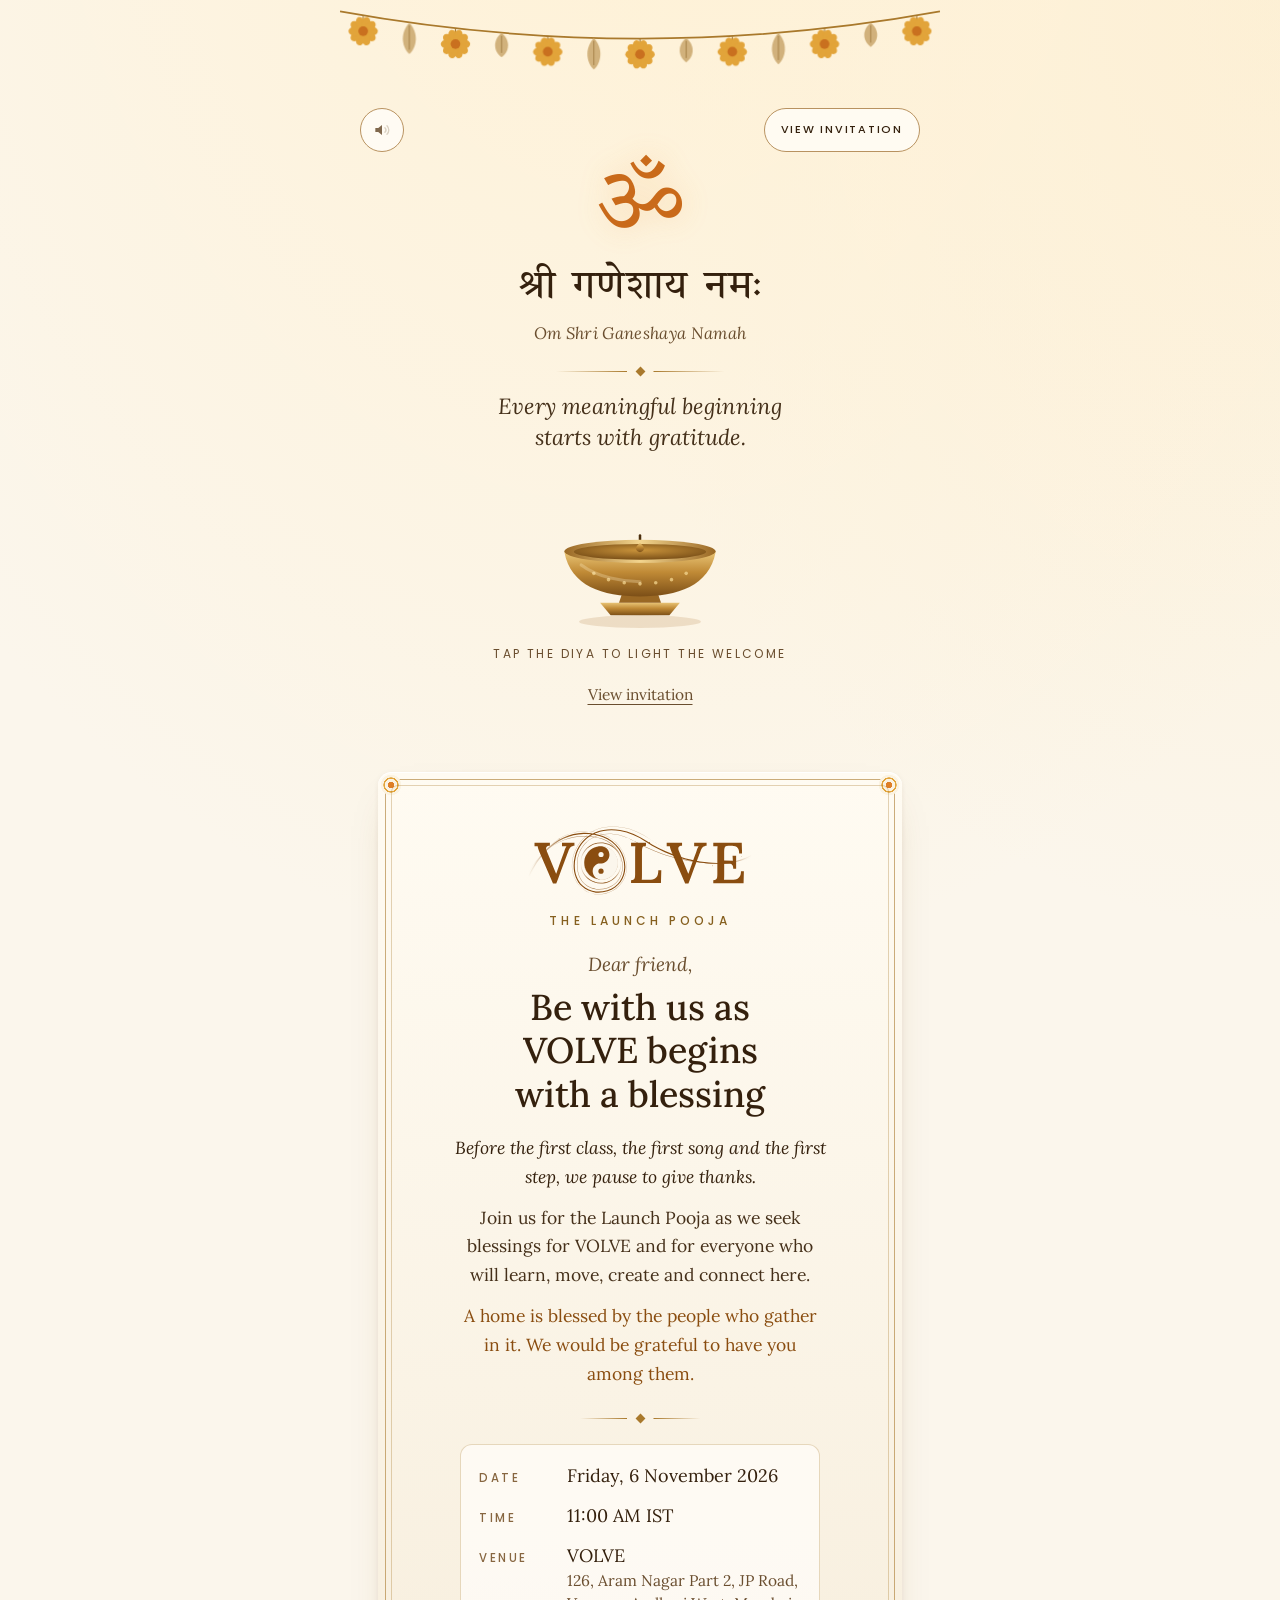
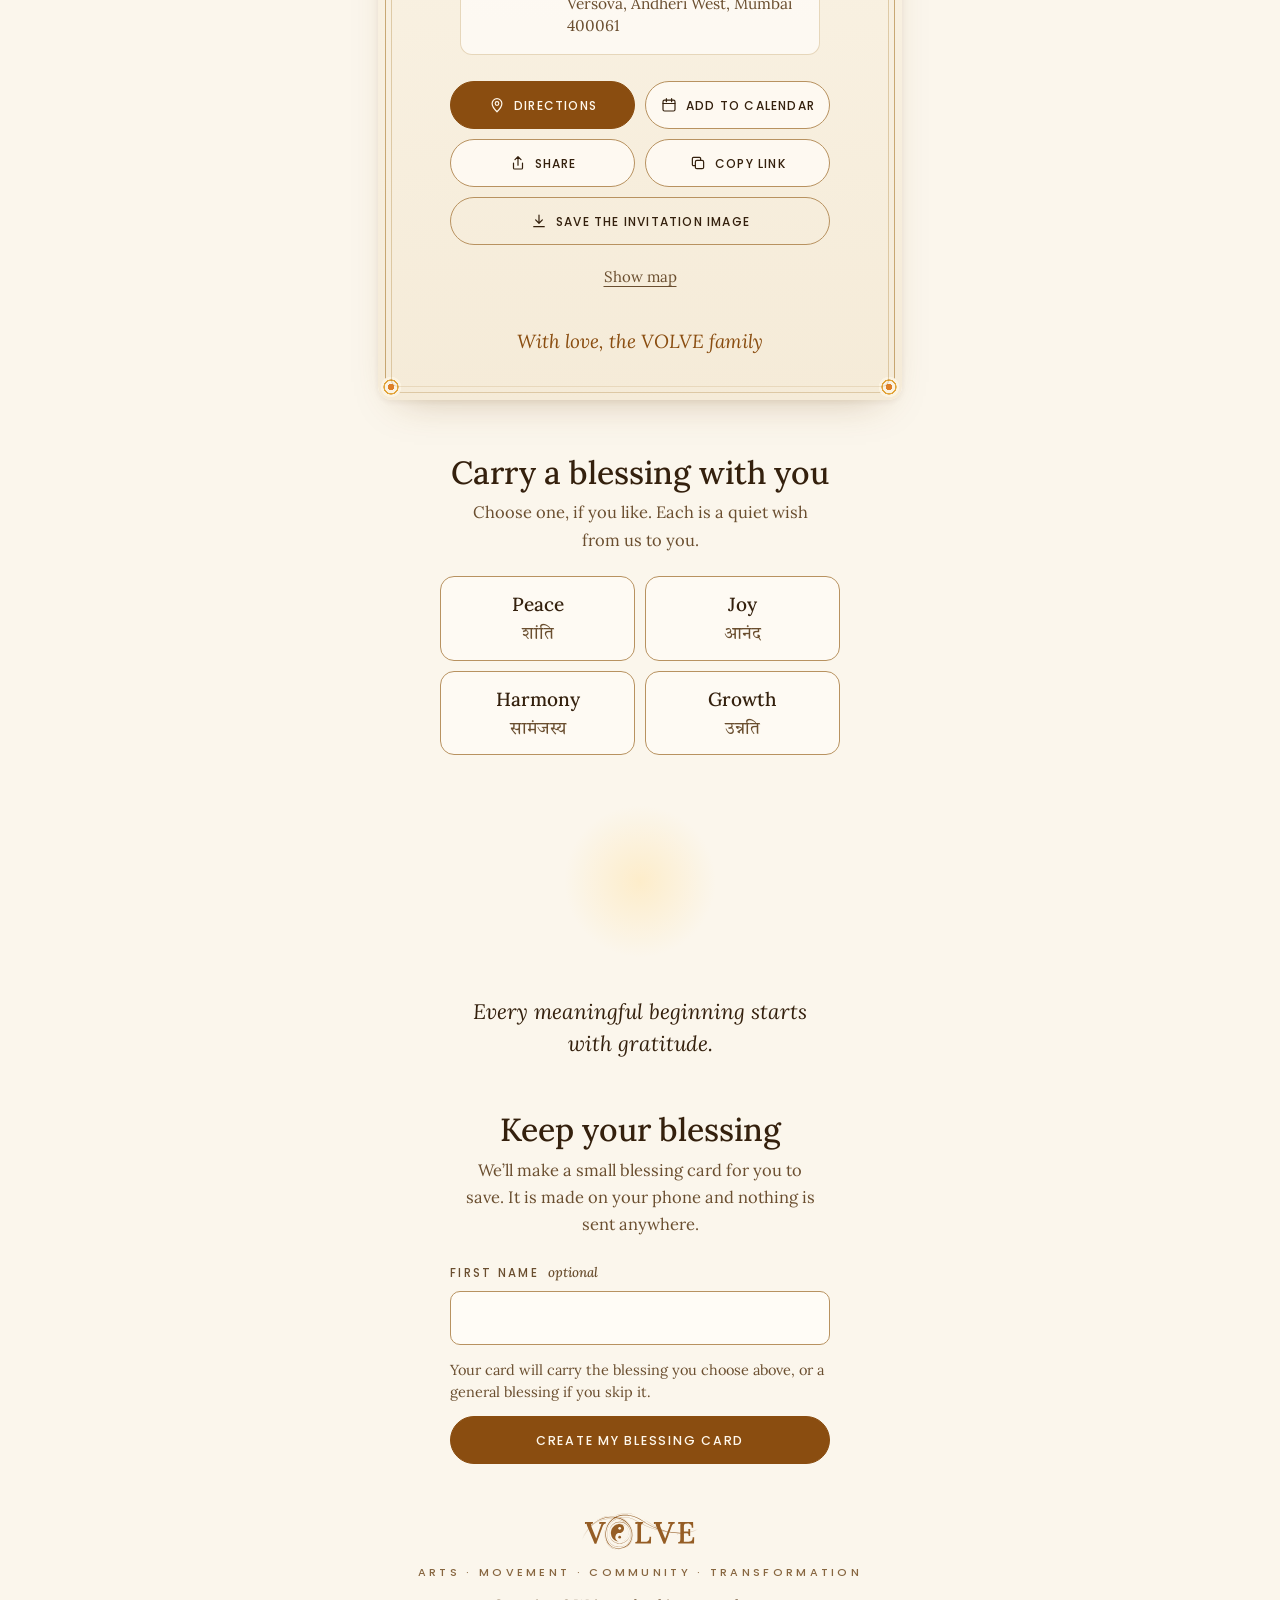
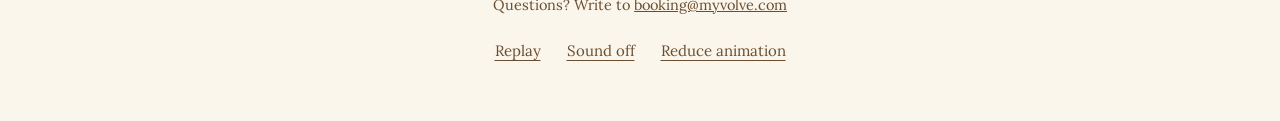
==== pooja/index.html @ a176f543 "VOLVE launch invitations: Launch Pooja and Evening Launch Co-Authored-By: Claude Opus 5.5 <noreply@a" ====
<!doctype html>
<html lang="en" data-root="../">
<head>
<meta charset="utf-8">
<meta name="viewport" content="width=device-width, initial-scale=1, viewport-fit=cover">
<title>You’re invited · VOLVE Launch Pooja</title>
<meta name="description" content="Join us at 11:00 AM on Friday, 6 November 2026 as we seek blessings for VOLVE, Versova.">
<meta name="theme-color" content="#FBF6EC">
<meta name="color-scheme" content="light">
<meta name="robots" content="noindex">
<meta property="og:type" content="website">
<meta property="og:site_name" content="VOLVE">
<meta property="og:url" content="https://invite.myvolve.com/pooja/">
<meta property="og:title" content="You're invited · VOLVE Launch Pooja">
<meta property="og:description" content="Join us at 11:00 AM on Friday, 6 November 2026 as we seek blessings for VOLVE, Versova.">
<meta property="og:image" content="https://invite.myvolve.com/assets/og/og-pooja.jpg">
<meta property="og:image:type" content="image/jpeg">
<meta property="og:image:width" content="1200">
<meta property="og:image:height" content="630">
<meta property="og:image:alt" content="You're invited · VOLVE Launch Pooja">
<meta name="twitter:card" content="summary_large_image">
<link rel="canonical" href="https://invite.myvolve.com/pooja/">
<link rel="icon" href="../assets/brand/favicon.png">
<link rel="preload" href="../assets/fonts/tiro-deva-subset.woff2" as="font" type="font/woff2" crossorigin>
<link rel="stylesheet" href="../shared/base.css">
<link rel="stylesheet" href="pooja.css">
</head>
<body class="pooja">
<div class="preview-bar" role="note">Preview · the date awaits final confirmation</div>



<main>
  <!-- 1 · A sacred beginning -->
  <section class="opening" id="top" aria-label="Invocation">
    <svg class="toran" viewBox="0 0 420 74" preserveAspectRatio="xMidYMin meet" aria-hidden="true" focusable="false"><path class="t-string" d="M0 8 Q210 46 420 8" pathLength="1"/><g class="t-bloom" style="--d:0.00s;transform-origin:16.2px 10.8px"><line x1="16.2" y1="10.8" x2="16.2" y2="15.8" class="t-thread"/><g class="t-petals"><ellipse cx="22.4" cy="21.8" rx="4.1" ry="3" transform="rotate(0 22.4 21.8)"/><ellipse cx="21.2" cy="25.5" rx="4.1" ry="3" transform="rotate(36 21.2 25.5)"/><ellipse cx="18.1" cy="27.7" rx="4.1" ry="3" transform="rotate(72 18.1 27.7)"/><ellipse cx="14.2" cy="27.7" rx="4.1" ry="3" transform="rotate(108 14.2 27.7)"/><ellipse cx="11.1" cy="25.5" rx="4.1" ry="3" transform="rotate(144 11.1 25.5)"/><ellipse cx="10.0" cy="21.8" rx="4.1" ry="3" transform="rotate(180 10.0 21.8)"/><ellipse cx="11.1" cy="18.2" rx="4.1" ry="3" transform="rotate(216 11.1 18.2)"/><ellipse cx="14.2" cy="15.9" rx="4.1" ry="3" transform="rotate(252 14.2 15.9)"/><ellipse cx="18.1" cy="15.9" rx="4.1" ry="3" transform="rotate(288 18.1 15.9)"/><ellipse cx="21.2" cy="18.2" rx="4.1" ry="3" transform="rotate(324 21.2 18.2)"/></g><circle class="t-heart" cx="16.2" cy="21.8" r="3.4"/></g><g class="t-leaf" style="--d:0.07s;transform-origin:48.5px 15.8px"><path d="M48.5 15.8 C55.5 23.5 53.5 33.4 48.5 37.8 C43.5 33.4 41.5 23.5 48.5 15.8Z"/><line class="t-vein" x1="48.5" y1="17.8" x2="48.5" y2="34.8"/></g><g class="t-bloom" style="--d:0.14s;transform-origin:80.8px 19.8px"><line x1="80.8" y1="19.8" x2="80.8" y2="24.8" class="t-thread"/><g class="t-petals"><ellipse cx="87.0" cy="30.8" rx="4.1" ry="3" transform="rotate(0 87.0 30.8)"/><ellipse cx="85.8" cy="34.4" rx="4.1" ry="3" transform="rotate(36 85.8 34.4)"/><ellipse cx="82.7" cy="36.7" rx="4.1" ry="3" transform="rotate(72 82.7 36.7)"/><ellipse cx="78.9" cy="36.7" rx="4.1" ry="3" transform="rotate(108 78.9 36.7)"/><ellipse cx="75.8" cy="34.4" rx="4.1" ry="3" transform="rotate(144 75.8 34.4)"/><ellipse cx="74.6" cy="30.8" rx="4.1" ry="3" transform="rotate(180 74.6 30.8)"/><ellipse cx="75.8" cy="27.2" rx="4.1" ry="3" transform="rotate(216 75.8 27.2)"/><ellipse cx="78.9" cy="24.9" rx="4.1" ry="3" transform="rotate(252 78.9 24.9)"/><ellipse cx="82.7" cy="24.9" rx="4.1" ry="3" transform="rotate(288 82.7 24.9)"/><ellipse cx="85.8" cy="27.2" rx="4.1" ry="3" transform="rotate(324 85.8 27.2)"/></g><circle class="t-heart" cx="80.8" cy="30.8" r="3.4"/></g><g class="t-leaf" style="--d:0.21s;transform-origin:113.1px 23.0px"><path d="M113.1 23.0 C120.1 28.9 118.1 36.6 113.1 40.0 C108.1 36.6 106.1 28.9 113.1 23.0Z"/><line class="t-vein" x1="113.1" y1="25.0" x2="113.1" y2="37.0"/></g><g class="t-bloom" style="--d:0.28s;transform-origin:145.4px 25.2px"><line x1="145.4" y1="25.2" x2="145.4" y2="30.2" class="t-thread"/><g class="t-petals"><ellipse cx="151.6" cy="36.2" rx="4.1" ry="3" transform="rotate(0 151.6 36.2)"/><ellipse cx="150.4" cy="39.8" rx="4.1" ry="3" transform="rotate(36 150.4 39.8)"/><ellipse cx="147.3" cy="42.1" rx="4.1" ry="3" transform="rotate(72 147.3 42.1)"/><ellipse cx="143.5" cy="42.1" rx="4.1" ry="3" transform="rotate(108 143.5 42.1)"/><ellipse cx="140.4" cy="39.8" rx="4.1" ry="3" transform="rotate(144 140.4 39.8)"/><ellipse cx="139.2" cy="36.2" rx="4.1" ry="3" transform="rotate(180 139.2 36.2)"/><ellipse cx="140.4" cy="32.6" rx="4.1" ry="3" transform="rotate(216 140.4 32.6)"/><ellipse cx="143.5" cy="30.3" rx="4.1" ry="3" transform="rotate(252 143.5 30.3)"/><ellipse cx="147.3" cy="30.3" rx="4.1" ry="3" transform="rotate(288 147.3 30.3)"/><ellipse cx="150.4" cy="32.6" rx="4.1" ry="3" transform="rotate(324 150.4 32.6)"/></g><circle class="t-heart" cx="145.4" cy="36.2" r="3.4"/></g><g class="t-leaf" style="--d:0.35s;transform-origin:177.7px 26.6px"><path d="M177.7 26.6 C184.7 34.3 182.7 44.2 177.7 48.6 C172.7 44.2 170.7 34.3 177.7 26.6Z"/><line class="t-vein" x1="177.7" y1="28.6" x2="177.7" y2="45.6"/></g><g class="t-bloom" style="--d:0.42s;transform-origin:210.0px 27.0px"><line x1="210.0" y1="27.0" x2="210.0" y2="32.0" class="t-thread"/><g class="t-petals"><ellipse cx="216.2" cy="38.0" rx="4.1" ry="3" transform="rotate(0 216.2 38.0)"/><ellipse cx="215.0" cy="41.6" rx="4.1" ry="3" transform="rotate(36 215.0 41.6)"/><ellipse cx="211.9" cy="43.9" rx="4.1" ry="3" transform="rotate(72 211.9 43.9)"/><ellipse cx="208.1" cy="43.9" rx="4.1" ry="3" transform="rotate(108 208.1 43.9)"/><ellipse cx="205.0" cy="41.6" rx="4.1" ry="3" transform="rotate(144 205.0 41.6)"/><ellipse cx="203.8" cy="38.0" rx="4.1" ry="3" transform="rotate(180 203.8 38.0)"/><ellipse cx="205.0" cy="34.4" rx="4.1" ry="3" transform="rotate(216 205.0 34.4)"/><ellipse cx="208.1" cy="32.1" rx="4.1" ry="3" transform="rotate(252 208.1 32.1)"/><ellipse cx="211.9" cy="32.1" rx="4.1" ry="3" transform="rotate(288 211.9 32.1)"/><ellipse cx="215.0" cy="34.4" rx="4.1" ry="3" transform="rotate(324 215.0 34.4)"/></g><circle class="t-heart" cx="210.0" cy="38.0" r="3.4"/></g><g class="t-leaf" style="--d:0.49s;transform-origin:242.3px 26.6px"><path d="M242.3 26.6 C249.3 32.5 247.3 40.2 242.3 43.6 C237.3 40.2 235.3 32.5 242.3 26.6Z"/><line class="t-vein" x1="242.3" y1="28.6" x2="242.3" y2="40.6"/></g><g class="t-bloom" style="--d:0.56s;transform-origin:274.6px 25.2px"><line x1="274.6" y1="25.2" x2="274.6" y2="30.2" class="t-thread"/><g class="t-petals"><ellipse cx="280.8" cy="36.2" rx="4.1" ry="3" transform="rotate(0 280.8 36.2)"/><ellipse cx="279.6" cy="39.8" rx="4.1" ry="3" transform="rotate(36 279.6 39.8)"/><ellipse cx="276.5" cy="42.1" rx="4.1" ry="3" transform="rotate(72 276.5 42.1)"/><ellipse cx="272.7" cy="42.1" rx="4.1" ry="3" transform="rotate(108 272.7 42.1)"/><ellipse cx="269.6" cy="39.8" rx="4.1" ry="3" transform="rotate(144 269.6 39.8)"/><ellipse cx="268.4" cy="36.2" rx="4.1" ry="3" transform="rotate(180 268.4 36.2)"/><ellipse cx="269.6" cy="32.6" rx="4.1" ry="3" transform="rotate(216 269.6 32.6)"/><ellipse cx="272.7" cy="30.3" rx="4.1" ry="3" transform="rotate(252 272.7 30.3)"/><ellipse cx="276.5" cy="30.3" rx="4.1" ry="3" transform="rotate(288 276.5 30.3)"/><ellipse cx="279.6" cy="32.6" rx="4.1" ry="3" transform="rotate(324 279.6 32.6)"/></g><circle class="t-heart" cx="274.6" cy="36.2" r="3.4"/></g><g class="t-leaf" style="--d:0.63s;transform-origin:306.9px 23.0px"><path d="M306.9 23.0 C313.9 30.7 311.9 40.6 306.9 45.0 C301.9 40.6 299.9 30.7 306.9 23.0Z"/><line class="t-vein" x1="306.9" y1="25.0" x2="306.9" y2="42.0"/></g><g class="t-bloom" style="--d:0.70s;transform-origin:339.2px 19.8px"><line x1="339.2" y1="19.8" x2="339.2" y2="24.8" class="t-thread"/><g class="t-petals"><ellipse cx="345.4" cy="30.8" rx="4.1" ry="3" transform="rotate(0 345.4 30.8)"/><ellipse cx="344.2" cy="34.4" rx="4.1" ry="3" transform="rotate(36 344.2 34.4)"/><ellipse cx="341.1" cy="36.7" rx="4.1" ry="3" transform="rotate(72 341.1 36.7)"/><ellipse cx="337.3" cy="36.7" rx="4.1" ry="3" transform="rotate(108 337.3 36.7)"/><ellipse cx="334.2" cy="34.4" rx="4.1" ry="3" transform="rotate(144 334.2 34.4)"/><ellipse cx="333.0" cy="30.8" rx="4.1" ry="3" transform="rotate(180 333.0 30.8)"/><ellipse cx="334.2" cy="27.2" rx="4.1" ry="3" transform="rotate(216 334.2 27.2)"/><ellipse cx="337.3" cy="24.9" rx="4.1" ry="3" transform="rotate(252 337.3 24.9)"/><ellipse cx="341.1" cy="24.9" rx="4.1" ry="3" transform="rotate(288 341.1 24.9)"/><ellipse cx="344.2" cy="27.2" rx="4.1" ry="3" transform="rotate(324 344.2 27.2)"/></g><circle class="t-heart" cx="339.2" cy="30.8" r="3.4"/></g><g class="t-leaf" style="--d:0.77s;transform-origin:371.5px 15.8px"><path d="M371.5 15.8 C378.5 21.7 376.5 29.4 371.5 32.8 C366.5 29.4 364.5 21.7 371.5 15.8Z"/><line class="t-vein" x1="371.5" y1="17.8" x2="371.5" y2="29.8"/></g><g class="t-bloom" style="--d:0.84s;transform-origin:403.8px 10.8px"><line x1="403.8" y1="10.8" x2="403.8" y2="15.8" class="t-thread"/><g class="t-petals"><ellipse cx="410.0" cy="21.8" rx="4.1" ry="3" transform="rotate(0 410.0 21.8)"/><ellipse cx="408.9" cy="25.5" rx="4.1" ry="3" transform="rotate(36 408.9 25.5)"/><ellipse cx="405.8" cy="27.7" rx="4.1" ry="3" transform="rotate(72 405.8 27.7)"/><ellipse cx="401.9" cy="27.7" rx="4.1" ry="3" transform="rotate(108 401.9 27.7)"/><ellipse cx="398.8" cy="25.5" rx="4.1" ry="3" transform="rotate(144 398.8 25.5)"/><ellipse cx="397.6" cy="21.8" rx="4.1" ry="3" transform="rotate(180 397.6 21.8)"/><ellipse cx="398.8" cy="18.2" rx="4.1" ry="3" transform="rotate(216 398.8 18.2)"/><ellipse cx="401.9" cy="15.9" rx="4.1" ry="3" transform="rotate(252 401.9 15.9)"/><ellipse cx="405.8" cy="15.9" rx="4.1" ry="3" transform="rotate(288 405.8 15.9)"/><ellipse cx="408.9" cy="18.2" rx="4.1" ry="3" transform="rotate(324 408.9 18.2)"/></g><circle class="t-heart" cx="403.8" cy="21.8" r="3.4"/></g></svg>
    <header class="topbar">
      <button type="button" class="icon-btn" data-action="sound" aria-pressed="false" aria-label="Turn sound on">
        <svg viewBox="0 0 24 24" aria-hidden="true"><path d="M4 9.5h3.5L12 6v12l-4.5-3.5H4z"/><path class="wave" d="M15.5 9.2a4 4 0 0 1 0 5.6M18 6.8a7.4 7.4 0 0 1 0 10.4"/></svg>
        <span class="label sr-only">Sound off</span>
      </button>
      <a class="btn btn-quiet" href="#invitation" data-go="invitation">View invitation</a>
    </header>
    <div class="invocation">
      <p class="om" lang="sa" aria-hidden="true">ॐ</p>
      <p class="mantra" lang="sa"><span class="sr-only">ॐ </span>श्री गणेशाय नमः</p>
      <p class="translit">Om Shri Ganeshaya Namah</p>
    </div>
    <div class="rule" aria-hidden="true"><span></span></div>
    <p class="gratitude">Every meaningful beginning starts with gratitude.</p>

    <!-- 2 · Light the welcome -->
    <div class="diya-stage">
      <div class="morning-light" aria-hidden="true"></div>
      <button type="button" class="diya" id="diya" aria-pressed="false" aria-describedby="diya-cue">
        <span class="sr-only" id="diya-label">Light the diya</span>
        <svg viewBox="0 0 200 170" aria-hidden="true" focusable="false">
          <defs>
            <linearGradient id="brass" x1="0" y1="0" x2="0" y2="1">
              <stop offset="0" stop-color="#E8C374"/><stop offset=".45" stop-color="#C08A36"/><stop offset="1" stop-color="#7C4F17"/>
            </linearGradient>
            <linearGradient id="brassRim" x1="0" y1="0" x2="1" y2="0">
              <stop offset="0" stop-color="#9A6824"/><stop offset=".5" stop-color="#F3D58F"/><stop offset="1" stop-color="#9A6824"/>
            </linearGradient>
            <radialGradient id="oil" cx=".5" cy=".4" r=".7"><stop offset="0" stop-color="#C9933B"/><stop offset="1" stop-color="#6E4512"/></radialGradient>
            <radialGradient id="flameOuter" cx=".5" cy=".72" r=".65">
              <stop offset="0" stop-color="#FFF7DF"/><stop offset=".35" stop-color="#FFD27A"/><stop offset=".75" stop-color="#F29A33"/><stop offset="1" stop-color="#E5761E" stop-opacity=".0"/>
            </radialGradient>
            <radialGradient id="halo" cx=".5" cy=".5" r=".5">
              <stop offset="0" stop-color="#FFD98A" stop-opacity=".75"/><stop offset=".5" stop-color="#F7B455" stop-opacity=".22"/><stop offset="1" stop-color="#F7B455" stop-opacity="0"/>
            </radialGradient>
          </defs>
          <ellipse cx="100" cy="158" rx="58" ry="6" fill="#B98A55" opacity=".22"/>
          <g class="flame-wrap">
            <circle class="halo" cx="100" cy="58" r="58" fill="url(#halo)"/>
            <g class="flame">
              <path d="M100 18 C114 38 120 56 110 72 C106 79 94 79 90 72 C80 56 86 38 100 18Z" fill="url(#flameOuter)"/>
              <path d="M100 44 C106 54 107 63 103 70 C101 73 99 73 97 70 C93 63 94 54 100 44Z" fill="#FFFBEF" opacity=".95"/>
            </g>
          </g>
          <path d="M100 76 L100 86" stroke="#4A2E0C" stroke-width="2.4" stroke-linecap="round"/>
          <path d="M62 140 L138 140 L128 152 L72 152Z" fill="url(#brass)"/>
          <path d="M84 128 L116 128 L120 140 L80 140Z" fill="#9A6824"/>
          <path d="M28 92 C34 124 64 134 100 134 C136 134 166 124 172 92 C150 99 126 101 100 101 C74 101 50 99 28 92Z" fill="url(#brass)"/>
          <path d="M28 92 C50 99 74 101 100 101 C126 101 150 99 172 92" fill="none" stroke="#F6DC9C" stroke-width="1.4" opacity=".7"/>
          <ellipse cx="100" cy="91" rx="72" ry="11" fill="url(#brassRim)"/>
          <ellipse cx="100" cy="91.5" rx="63" ry="7.5" fill="url(#oil)"/>
          <path d="M100 83 C96 86 94 90 100 92 C106 90 104 86 100 83Z" fill="url(#brass)"/>
          <g fill="#F3D58F" opacity=".75">
            <circle cx="56" cy="112" r="1.7"/><circle cx="70" cy="118" r="1.7"/><circle cx="85" cy="121" r="1.7"/><circle cx="100" cy="122" r="1.7"/>
            <circle cx="115" cy="121" r="1.7"/><circle cx="130" cy="118" r="1.7"/><circle cx="144" cy="112" r="1.7"/>
          </g>
          <path d="M44 104 C60 116 84 120 100 120" fill="none" stroke="#FFF1C9" stroke-width="3" stroke-linecap="round" opacity=".28"/>
        </svg>
      </button>
      <p class="diya-cue" id="diya-cue" aria-live="polite">Tap the diya to light the welcome</p>

      <!-- Optional first-name greeting, offered once the lamp is lit -->
      <form class="name-step" id="name-step" hidden>
        <p class="name-q" id="name-q">Welcome. May we greet you by name?</p>
        <div class="name-row">
          <label class="sr-only" for="name-input">Your first name (optional)</label>
          <input id="name-input" name="firstName" autocomplete="given-name" maxlength="30" placeholder="Your first name" aria-describedby="name-note">
          <button type="submit" class="btn btn-primary">Continue</button>
        </div>
        <button type="button" class="link-btn" id="name-skip">Skip</button>
        <p class="name-note" id="name-note">Your name stays on this phone. It is never sent anywhere.</p>
      </form>
      <a class="link-btn view-link" href="#invitation" data-go="invitation">View invitation</a>
    </div>
  </section>

  <!-- 4 · A personal invitation -->
  <section class="invite" id="invitation" tabindex="-1" aria-labelledby="invite-title">
    <div class="wrap">
      <article class="card" id="card">
        <span class="corner tl" aria-hidden="true"></span><span class="corner tr" aria-hidden="true"></span>
        <span class="corner bl" aria-hidden="true"></span><span class="corner br" aria-hidden="true"></span>
        <div class="sweep" aria-hidden="true"></div>

        <img class="logo" src="../assets/brand/volve-logo-bronze.svg" alt="VOLVE" width="1428" height="456">
        <p class="caps eyebrow">The Launch Pooja</p>
        <p class="greeting" id="greeting">Dear friend,</p>
        <h1 id="invite-title">Be with us as VOLVE begins with a blessing</h1>
        <div class="copy">
          <p class="lead">Before the first class, the first song and the first step, we pause to give thanks.</p>
          <p>Join us for the Launch Pooja as we seek blessings for VOLVE and for everyone who will learn, move, create and connect here.</p>
          <p class="presence">A home is blessed by the people who gather in it. We would be grateful to have you among them.</p>
        </div>

        <div class="rule small" aria-hidden="true"><span></span></div>

        <dl class="details">
          <div><dt>Date</dt><dd data-fill="date">Friday, 6 November 2026</dd></div>
          <div><dt>Time</dt><dd data-fill="time">11:00 AM IST</dd></div>
          <div><dt>Venue</dt><dd><span data-fill="venueName">VOLVE</span><small data-fill="venue1">126, Aram Nagar Part 2, JP Road,</small><small data-fill="venue2">Versova, Andheri West, Mumbai 400061</small></dd></div>
        </dl>

        <div class="actions">
          <a class="btn btn-primary" data-href="maps" href="https://maps.app.goo.gl/Mk4wmQ7941QApeSA9" target="_blank" rel="noopener">
            <svg viewBox="0 0 24 24" aria-hidden="true"><path d="M12 21s-6.5-6.2-6.5-11a6.5 6.5 0 0 1 13 0c0 4.8-6.5 11-6.5 11z"/><circle cx="12" cy="10" r="2.4"/></svg>Directions</a>
          <a class="btn" href="../assets/calendar/volve-launch-pooja.ics" data-action="calendar">
            <svg viewBox="0 0 24 24" aria-hidden="true"><rect x="4" y="5.5" width="16" height="14.5" rx="2"/><path d="M4 10h16M8.5 3.5v4M15.5 3.5v4"/></svg>Add to calendar</a>
          <button type="button" class="btn" data-action="share">
            <svg viewBox="0 0 24 24" aria-hidden="true"><path d="M12 15V4M8 7.5 12 3.5l4 4M6 12v6.5A1.5 1.5 0 0 0 7.5 20h9a1.5 1.5 0 0 0 1.5-1.5V12"/></svg>Share</button>
          <button type="button" class="btn" data-action="copy">
            <svg viewBox="0 0 24 24" aria-hidden="true"><rect x="8.5" y="8.5" width="11" height="11" rx="2"/><path d="M15.5 8.5V6a1.5 1.5 0 0 0-1.5-1.5H6A1.5 1.5 0 0 0 4.5 6v8A1.5 1.5 0 0 0 6 15.5h2.5"/></svg>Copy link</button>
          <button type="button" class="btn btn-ghost wide" data-action="card">
            <svg viewBox="0 0 24 24" aria-hidden="true"><path d="M12 4v11M7.5 10.5 12 15l4.5-4.5M5 19.5h14"/></svg>Save the invitation image</button>
          <button type="button" class="link-btn wide" data-action="map" aria-controls="map-box" aria-expanded="false">Show map</button>
        </div>
        <div class="map-box" id="map-box" hidden></div>

        <p class="host" data-fill="host">With love, the VOLVE family</p>
      </article>
    </div>
  </section>

  <!-- 3 · Share a blessing -->
  <section class="blessings" id="blessings" aria-labelledby="bless-title">
    <div class="wrap">
      <h2 id="bless-title">Carry a blessing with you</h2>
      <p class="sub">Choose one, if you like. Each is a quiet wish from us to you.</p>
      <div class="bless-grid" role="group" aria-label="Blessings">
        <button type="button" class="bless" data-b="peace" aria-pressed="false"><span class="b-en">Peace</span><span class="b-hi" lang="hi">शांति</span></button>
        <button type="button" class="bless" data-b="joy" aria-pressed="false"><span class="b-en">Joy</span><span class="b-hi" lang="hi">आनंद</span></button>
        <button type="button" class="bless" data-b="harmony" aria-pressed="false"><span class="b-en">Harmony</span><span class="b-hi" lang="hi">सामंजस्य</span></button>
        <button type="button" class="bless" data-b="growth" aria-pressed="false"><span class="b-en">Growth</span><span class="b-hi" lang="hi">उन्नति</span></button>
      </div>
      <div class="bless-stage" aria-hidden="true">
        <svg viewBox="0 0 240 200" focusable="false">
          <defs>
            <radialGradient id="softLight" cx=".5" cy=".5" r=".5"><stop offset="0" stop-color="#FFE3A8" stop-opacity=".9"/><stop offset="1" stop-color="#FFE3A8" stop-opacity="0"/></radialGradient>
            <linearGradient id="petal" x1="0" y1="0" x2="0" y2="1"><stop offset="0" stop-color="#F2B54A"/><stop offset="1" stop-color="#E0862C"/></linearGradient>
            <linearGradient id="lotus" x1="0" y1="0" x2="0" y2="1"><stop offset="0" stop-color="#F7D9A6"/><stop offset="1" stop-color="#E4A35A"/></linearGradient>
          </defs>
          <circle cx="120" cy="100" r="70" fill="url(#softLight)" class="v-base"/>
          <g class="v v-peace">
            <circle cx="120" cy="100" r="18" /><circle cx="120" cy="100" r="36"/><circle cx="120" cy="100" r="56"/><circle cx="120" cy="100" r="78"/>
            <circle class="dot" cx="120" cy="100" r="5"/>
          </g>
          <g class="v v-joy">
            <g transform="rotate(0 120 100)"><ellipse class="jp" style="--i:0" cx="120" cy="70" rx="9" ry="17" fill="url(#petal)"/></g><g transform="rotate(30 120 100)"><ellipse class="jp" style="--i:1" cx="120" cy="70" rx="9" ry="17" fill="url(#petal)"/></g><g transform="rotate(60 120 100)"><ellipse class="jp" style="--i:2" cx="120" cy="70" rx="9" ry="17" fill="url(#petal)"/></g><g transform="rotate(90 120 100)"><ellipse class="jp" style="--i:3" cx="120" cy="70" rx="9" ry="17" fill="url(#petal)"/></g><g transform="rotate(120 120 100)"><ellipse class="jp" style="--i:4" cx="120" cy="70" rx="9" ry="17" fill="url(#petal)"/></g><g transform="rotate(150 120 100)"><ellipse class="jp" style="--i:5" cx="120" cy="70" rx="9" ry="17" fill="url(#petal)"/></g><g transform="rotate(180 120 100)"><ellipse class="jp" style="--i:6" cx="120" cy="70" rx="9" ry="17" fill="url(#petal)"/></g><g transform="rotate(210 120 100)"><ellipse class="jp" style="--i:7" cx="120" cy="70" rx="9" ry="17" fill="url(#petal)"/></g><g transform="rotate(240 120 100)"><ellipse class="jp" style="--i:8" cx="120" cy="70" rx="9" ry="17" fill="url(#petal)"/></g><g transform="rotate(270 120 100)"><ellipse class="jp" style="--i:9" cx="120" cy="70" rx="9" ry="17" fill="url(#petal)"/></g><g transform="rotate(300 120 100)"><ellipse class="jp" style="--i:10" cx="120" cy="70" rx="9" ry="17" fill="url(#petal)"/></g><g transform="rotate(330 120 100)"><ellipse class="jp" style="--i:11" cx="120" cy="70" rx="9" ry="17" fill="url(#petal)"/></g><g transform="rotate(15 120 100)"><ellipse class="jp" style="--i:12" cx="120" cy="82" rx="7" ry="12" fill="#EFA03C"/></g><g transform="rotate(45 120 100)"><ellipse class="jp" style="--i:13" cx="120" cy="82" rx="7" ry="12" fill="#EFA03C"/></g><g transform="rotate(75 120 100)"><ellipse class="jp" style="--i:14" cx="120" cy="82" rx="7" ry="12" fill="#EFA03C"/></g><g transform="rotate(105 120 100)"><ellipse class="jp" style="--i:15" cx="120" cy="82" rx="7" ry="12" fill="#EFA03C"/></g><g transform="rotate(135 120 100)"><ellipse class="jp" style="--i:16" cx="120" cy="82" rx="7" ry="12" fill="#EFA03C"/></g><g transform="rotate(165 120 100)"><ellipse class="jp" style="--i:17" cx="120" cy="82" rx="7" ry="12" fill="#EFA03C"/></g><g transform="rotate(195 120 100)"><ellipse class="jp" style="--i:18" cx="120" cy="82" rx="7" ry="12" fill="#EFA03C"/></g><g transform="rotate(225 120 100)"><ellipse class="jp" style="--i:19" cx="120" cy="82" rx="7" ry="12" fill="#EFA03C"/></g><g transform="rotate(255 120 100)"><ellipse class="jp" style="--i:20" cx="120" cy="82" rx="7" ry="12" fill="#EFA03C"/></g><g transform="rotate(285 120 100)"><ellipse class="jp" style="--i:21" cx="120" cy="82" rx="7" ry="12" fill="#EFA03C"/></g><g transform="rotate(315 120 100)"><ellipse class="jp" style="--i:22" cx="120" cy="82" rx="7" ry="12" fill="#EFA03C"/></g><g transform="rotate(345 120 100)"><ellipse class="jp" style="--i:23" cx="120" cy="82" rx="7" ry="12" fill="#EFA03C"/></g>
            <circle cx="120" cy="100" r="11" fill="#C9701F"/><circle cx="120" cy="100" r="6" fill="#F7C35E"/>
          </g>
          <g class="v v-harmony">
            <circle class="h1" cx="100" cy="100" r="40"/><circle class="h2" cx="140" cy="100" r="40"/>
            <circle class="dot" cx="120" cy="100" r="5"/>
          </g>
          <g class="v v-growth">
            <path class="stem" d="M120 178 C120 160 121 150 120 136" pathLength="1"/>
            <path class="lp p3" d="M120 136 C104 120 104 92 120 70 C136 92 136 120 120 136Z"/>
            <path class="lp p2" d="M120 136 C98 130 86 106 90 84 C108 92 120 112 120 136Z"/>
            <path class="lp p4" d="M120 136 C142 130 154 106 150 84 C132 92 120 112 120 136Z"/>
            <path class="lp p1" d="M120 138 C96 140 76 126 70 110 C92 106 112 118 120 138Z"/>
            <path class="lp p5" d="M120 138 C144 140 164 126 170 110 C148 106 128 118 120 138Z"/>
          </g>
        </svg>
      </div>
      <p class="bless-msg" id="bless-msg" aria-live="polite">Every meaningful beginning starts with gratitude.</p>
    </div>
  </section>

  <!-- 5 · A keepsake -->
  <section class="keepsake" id="keepsake" aria-labelledby="keep-title">
    <div class="wrap">
      <h2 id="keep-title">Keep your blessing</h2>
      <p class="sub">We’ll make a small blessing card for you to save. It is made on your phone and nothing is sent anywhere.</p>
      <form class="keep-form" id="keep-form">
        <div class="field">
          <label for="keep-name">First name <span class="opt">optional</span></label>
          <input id="keep-name" autocomplete="given-name" maxlength="30">
        </div>
        <p class="hint" id="keep-bless-note">Your card will carry the blessing you choose above, or a general blessing if you skip it.</p>
        <button type="submit" class="btn btn-primary btn-block" id="keep-make">Create my blessing card</button>
      </form>
      <div class="keep-out" id="keep-out" hidden>
        <img id="keep-img" alt="">
        <div class="actions">
          <button type="button" class="btn btn-primary" id="keep-save">Save image</button>
          <button type="button" class="btn" id="keep-share">Share</button>
        </div>
      </div>
      <p class="hint inapp" data-inapp-hint hidden></p>
    </div>
  </section>
</main>

<footer class="foot">
  <img class="foot-logo" src="../assets/brand/volve-logo-bronze.svg" alt="" width="1428" height="456">
  <p class="caps motto">Arts · Movement · Community · Transformation</p>
  <p>Questions? Write to <a data-href="email" href="mailto:booking@myvolve.com" data-fill="email">booking@myvolve.com</a></p>
  <div class="foot-links">
    <button type="button" class="link-btn" id="replay">Replay</button>
    <button type="button" class="link-btn" data-action="sound" aria-pressed="false"><span class="label">Sound off</span></button>
    <button type="button" class="link-btn" data-action="motion" aria-pressed="false">Reduce animation</button>
  </div>
</footer>

<script defer src="../config.js"></script>
<script defer src="../shared/core.js"></script>
<script defer src="../shared/music.js"></script>
<script defer src="pooja.js"></script>
</body>
</html>
---- shared/base.css ----
/* Shared components for both invitations. Colours and faces come from each page's tokens. */
@font-face { font-family: "Lora"; font-weight: 400; font-style: normal; font-display: swap; src: url("../assets/fonts/lora-latin-400-normal.woff2") format("woff2"); }
@font-face { font-family: "Lora"; font-weight: 500; font-style: normal; font-display: swap; src: url("../assets/fonts/lora-latin-500-normal.woff2") format("woff2"); }
@font-face { font-family: "Lora"; font-weight: 600; font-style: normal; font-display: swap; src: url("../assets/fonts/lora-latin-600-normal.woff2") format("woff2"); }
@font-face { font-family: "Lora"; font-weight: 400; font-style: italic; font-display: swap; src: url("../assets/fonts/lora-latin-400-italic.woff2") format("woff2"); }
@font-face { font-family: "Lora"; font-weight: 500; font-style: italic; font-display: swap; src: url("../assets/fonts/lora-latin-500-italic.woff2") format("woff2"); }
@font-face { font-family: "Poppins"; font-weight: 400; font-style: normal; font-display: swap; src: url("../assets/fonts/poppins-latin-400-normal.woff2") format("woff2"); }
@font-face { font-family: "Poppins"; font-weight: 500; font-style: normal; font-display: swap; src: url("../assets/fonts/poppins-latin-500-normal.woff2") format("woff2"); }

*, *::before, *::after { box-sizing: border-box; }
html { -webkit-text-size-adjust: 100%; text-size-adjust: 100%; overflow-x: hidden; }
body {
  margin: 0; background: var(--ground); color: var(--ink);
  font-family: var(--f-body); font-size: 17px; line-height: 1.65;
  -webkit-font-smoothing: antialiased; overflow-x: hidden;
}
img, svg, canvas { max-width: 100%; }
h1, h2, h3 { font-family: var(--f-display); font-weight: 500; text-wrap: balance; margin: 0; line-height: 1.18; color: var(--ink-strong); }
p { margin: 0; text-wrap: pretty; }
a { color: inherit; }
button { font: inherit; color: inherit; }
[hidden] { display: none !important; }
.sr-only { position: absolute; width: 1px; height: 1px; padding: 0; margin: -1px; overflow: hidden; clip: rect(0 0 0 0); white-space: nowrap; border: 0; }

.caps { font-family: var(--f-caps); text-transform: uppercase; letter-spacing: .28em; font-size: 12px; font-weight: 500; }
.wrap { width: 100%; max-width: 560px; margin: 0 auto; padding-left: max(18px, env(safe-area-inset-left, 0px)); padding-right: max(18px, env(safe-area-inset-right, 0px)); }

:focus { outline: none; }
:focus-visible { outline: 2px solid var(--focus); outline-offset: 3px; border-radius: 6px; }

/* Preview notice (only while details are unconfirmed) */
.preview-bar { display: none; }
.date-unconfirmed .preview-bar {
  display: block; position: relative; z-index: 30; text-align: center; font-family: var(--f-caps); font-size: 11.5px;
  letter-spacing: .08em; padding: 7px max(16px, env(safe-area-inset-right, 0px)) 7px max(16px, env(safe-area-inset-left, 0px));
  background: var(--preview-bg); color: var(--preview-ink);
}

/* Buttons */
.btn {
  display: inline-flex; align-items: center; justify-content: center; gap: 8px;
  min-height: 48px; padding: 10px 20px; border-radius: 999px; cursor: pointer;
  border: 1px solid var(--line-strong); background: var(--btn-bg); color: var(--ink-strong);
  font-family: var(--f-caps); font-size: 12.5px; font-weight: 500; letter-spacing: .14em; text-transform: uppercase;
  text-decoration: none; text-align: center; line-height: 1.25;
  transition: background .2s ease, border-color .2s ease, transform .09s ease;
  -webkit-tap-highlight-color: transparent;
}
.btn:hover { background: var(--btn-hover); }
.btn:active { transform: scale(.985); }
.btn[disabled] { opacity: .6; cursor: progress; }
.btn-primary { background: var(--accent); border-color: var(--accent); color: var(--on-accent); }
.btn-primary:hover { background: var(--accent-hover); border-color: var(--accent-hover); }
.btn-ghost { background: transparent; }
.btn-block { width: 100%; }
.btn svg { width: 18px; height: 18px; flex: none; }
.link-btn { background: none; border: 0; padding: 10px 6px; min-height: 44px; cursor: pointer; text-decoration: underline; text-underline-offset: 4px; color: var(--ink-soft); font-family: var(--f-body); font-size: 15px; }

/* Action grid */
.actions { display: grid; grid-template-columns: 1fr 1fr; gap: 10px; }
.actions .wide { grid-column: 1 / -1; }
.actions .btn { padding-left: 10px; padding-right: 10px; letter-spacing: .1em; font-size: 12px; }

/* Details list */
.details { display: grid; gap: 14px; margin: 0; }
.details div { display: grid; grid-template-columns: 76px 1fr; gap: 12px; align-items: baseline; }
.details dt { font-family: var(--f-caps); text-transform: uppercase; font-size: 11.5px; letter-spacing: .22em; color: var(--ink-faint); font-weight: 500; }
.details dd { margin: 0; color: var(--ink-strong); font-size: 18px; line-height: 1.45; min-width: 0; }
.details dd small { display: block; font-size: 15.5px; color: var(--ink-soft); }

/* Forms */
.field { display: grid; gap: 8px; min-width: 0; border: 0; padding: 0; margin: 0; }
.field label { font-family: var(--f-caps); text-transform: uppercase; font-size: 11.5px; letter-spacing: .2em; color: var(--ink-soft); font-weight: 500; }
.field input {
  width: 100%; min-height: 50px; padding: 12px 14px; border-radius: 10px; font: inherit; font-size: 17px;
  border: 1px solid var(--line-strong); background: var(--field-bg); color: var(--ink-strong);
}
.field input:focus-visible { outline: 2px solid var(--focus); outline-offset: 2px; }
.field .opt { text-transform: none; letter-spacing: 0; font-family: var(--f-body); font-style: italic; font-size: 13.5px; margin-left: 4px; }
.hint { font-size: 14.5px; color: var(--ink-soft); line-height: 1.5; }

/* Toast */
.toast {
  position: fixed; left: 50%; bottom: calc(18px + env(safe-area-inset-bottom, 0px)); z-index: 60;
  transform: translate(-50%, 16px); opacity: 0; pointer-events: none; transition: all .25s ease;
  background: var(--toast-bg); color: var(--toast-ink); padding: 10px 18px; border-radius: 999px;
  font-family: var(--f-caps); font-size: 12.5px; letter-spacing: .06em; max-width: calc(100% - 32px); text-align: center;
}
.toast.show { opacity: 1; transform: translate(-50%, 0); }

/* Sheet (dialog) */
.sheet-wrap { position: fixed; inset: 0; z-index: 50; background: var(--scrim); display: flex; align-items: flex-end; justify-content: center; opacity: 0; transition: opacity .2s ease; }
.sheet-wrap.open { opacity: 1; }
.sheet {
  width: 100%; max-width: 520px; max-height: 92vh; overflow: auto; background: var(--sheet-bg); color: var(--ink);
  border-radius: 20px 20px 0 0; padding: 20px max(20px, env(safe-area-inset-right, 0px)) calc(24px + env(safe-area-inset-bottom, 0px)) max(20px, env(safe-area-inset-left, 0px));
  transform: translateY(24px); transition: transform .25s ease; border: 1px solid var(--line);
}
.sheet-wrap.open .sheet { transform: none; }
@media (min-width: 640px) { .sheet-wrap { align-items: center; } .sheet { border-radius: 20px; } }
.sheet-head { display: flex; align-items: center; justify-content: space-between; gap: 12px; margin-bottom: 14px; }
.sheet-head h2 { font-size: 22px; }
.sheet-close { background: none; border: 1px solid var(--line-strong); border-radius: 999px; min-height: 40px; padding: 6px 14px; cursor: pointer; font-family: var(--f-caps); font-size: 11.5px; letter-spacing: .14em; text-transform: uppercase; color: var(--ink-soft); }
.sheet-body { display: grid; gap: 14px; }
.sheet-actions { display: grid; gap: 10px; }
.sheet-note { font-size: 14.5px; color: var(--ink-soft); }
.sheet-image { width: 100%; height: auto; border-radius: 12px; border: 1px solid var(--line); -webkit-touch-callout: default; }
.link-field { width: 100%; min-height: 48px; padding: 10px 12px; border-radius: 10px; border: 1px solid var(--line-strong); background: var(--field-bg); color: var(--ink-strong); font: inherit; font-size: 15px; }

/* Footer */
.foot { text-align: center; padding-block: 40px calc(48px + env(safe-area-inset-bottom, 0px)); display: grid; gap: 12px; justify-items: center; }
.foot .motto { color: var(--ink-faint); font-size: 11px; letter-spacing: .3em; }
.foot p { font-size: 14.5px; color: var(--ink-soft); }
.foot-links { display: flex; flex-wrap: wrap; gap: 4px 14px; justify-content: center; }

/* Reduced motion: everything rests in its final state */
@media (prefers-reduced-motion: reduce) {
  *, *::before, *::after { animation-duration: .001ms !important; animation-iteration-count: 1 !important; transition-duration: .001ms !important; scroll-behavior: auto !important; }
}
.rm *, .rm *::before, .rm *::after { animation-duration: .001ms !important; animation-iteration-count: 1 !important; transition-duration: .001ms !important; scroll-behavior: auto !important; }
---- pooja/pooja.css ----
/* VOLVE Launch Pooja — morning light on ivory.
   Layout: one centred column; the invocation and diya fill the first screen, the invitation card follows. */
:root {
  color-scheme: light;
  --ivory: #FBF6EC;         /* page ground */
  --cream: #F5EBD8;         /* raised card */
  --sandal: #E6CFA6;        /* sandalwood hairlines */
  --sandal-deep: #B98A55;   /* sandalwood ink for ornament */
  --saffron: #DE7F27;       /* delicate saffron: the om, the flame */
  --marigold: #E2A43A;      /* muted marigold */
  --gold: #A9792C;          /* restrained gold accents, rules */
  --bronze: #8A4D10;        /* logo and primary action */
  --saffron-ink: #C96A1A;   /* saffron for text and the om (3.5:1 on ivory, large type) */
  --gold-ink: #86601F;      /* gold for small capitals (4.9:1 on cream) */

  --ground: var(--ivory);
  --ink-strong: #34200D;
  --ink: #45301A;
  --ink-soft: #6A4E2F;
  --ink-faint: #876640;
  --accent: var(--bronze);
  --accent-hover: #74400C;
  --on-accent: #FFF8EC;
  --line: rgba(169, 121, 44, .28);
  --line-strong: #B89260;
  --btn-bg: rgba(255, 252, 245, .85);
  --btn-hover: #FFF3DC;
  --field-bg: #FFFCF6;
  --selected: #FCEBCB;
  --focus: #8A4D10;
  --danger: #9C3A1E; --danger-wash: rgba(156, 58, 30, .08);
  --toast-bg: #3A2410; --toast-ink: #FFF3DC;
  --scrim: rgba(52, 32, 13, .38);
  --sheet-bg: #FFFAF0;
  --preview-bg: #F1DDB8; --preview-ink: #5A3A12;

  --f-display: "Lora", Georgia, "Times New Roman", serif;
  --f-body: "Lora", Georgia, "Times New Roman", serif;
  --f-caps: "Poppins", "Segoe UI", system-ui, Arial, sans-serif;
  --f-deva: "Tiro Deva", "Tiro Devanagari Sanskrit", "Noto Serif Devanagari", "Kohinoor Devanagari", "Nirmala UI", "Mangal", serif;
}
@font-face { font-family: "Tiro Deva"; font-weight: 400; font-display: swap; src: url("../assets/fonts/tiro-deva-subset.woff2") format("woff2"); }

body.pooja {
  background:
    radial-gradient(120% 60% at 50% -8%, #FFF1D4 0%, rgba(255, 241, 212, 0) 62%),
    radial-gradient(80% 40% at 100% 0%, rgba(255, 226, 170, .35), rgba(255, 226, 170, 0) 70%),
    var(--ivory);
  background-attachment: scroll;
}

/* Top bar */
.topbar {
  position: sticky; top: env(safe-area-inset-top, 0px); z-index: 20; width: 100%; max-width: 560px;
  display: flex; justify-content: space-between; align-items: center; gap: 10px; margin-top: -6px;
  padding: 8px 0;
}
.topbar.stuck { background: rgba(251, 246, 236, .92); -webkit-backdrop-filter: blur(8px); backdrop-filter: blur(8px); }
.btn-quiet { min-height: 44px; padding: 8px 16px; font-size: 11px; letter-spacing: .16em; background: rgba(255, 252, 245, .92); border-color: var(--line-strong); }
.icon-btn {
  display: inline-flex; align-items: center; justify-content: center; width: 44px; height: 44px; padding: 0; border-radius: 999px;
  border: 1px solid var(--line-strong); background: rgba(255, 252, 245, .92); cursor: pointer; color: var(--ink-soft);
}
.icon-btn svg { width: 20px; height: 20px; fill: none; stroke: currentColor; stroke-width: 1.6; stroke-linecap: round; stroke-linejoin: round; }
.icon-btn svg path:first-child { fill: currentColor; stroke: none; opacity: .85; }
.icon-btn[aria-pressed="false"] .wave { opacity: .25; }
.btn svg { fill: none; stroke: currentColor; stroke-width: 1.6; stroke-linecap: round; stroke-linejoin: round; }

/* 1 · Opening */
.opening {
  position: relative; text-align: center; display: grid; justify-items: center; align-content: start;
  padding: 0 max(18px, env(safe-area-inset-right, 0px)) 28px max(18px, env(safe-area-inset-left, 0px));
}
.toran { width: calc(100% + 36px); max-width: 600px; justify-self: center; height: auto; display: block; margin: 0; overflow: visible; }
.t-string { fill: none; stroke: var(--gold); stroke-width: 1.2; stroke-dasharray: 1; stroke-dashoffset: 0; }
.t-thread { stroke: var(--gold); stroke-width: .8; }
.t-petals ellipse { fill: var(--marigold); }
.t-bloom:nth-of-type(4n) .t-petals ellipse { fill: #E7922F; }
.t-heart { fill: #C9701F; }
.t-leaf path { fill: #C9A66B; opacity: .85; }
.t-vein { stroke: #9F7A40; stroke-width: .6; }

.invocation { display: grid; justify-items: center; gap: 2px; margin-top: 0; }
.om {
  font-family: var(--f-deva); font-size: clamp(64px, 19vw, 92px); line-height: 1.05; color: var(--saffron-ink);
  text-shadow: 0 0 28px rgba(242, 160, 70, .28);
}
.mantra { font-family: var(--f-deva); font-size: clamp(30px, 8.6vw, 40px); line-height: 1.5; color: var(--ink-strong); letter-spacing: .02em; word-spacing: .12em; }
.translit { font-style: italic; color: var(--ink-soft); font-size: 16.5px; letter-spacing: .02em; }

.rule { display: flex; align-items: center; justify-content: center; gap: 10px; width: 168px; margin: 20px auto 16px; }
.rule::before, .rule::after { content: ""; height: 1px; flex: 1; background: linear-gradient(90deg, rgba(169, 121, 44, 0), var(--gold)); }
.rule::after { transform: scaleX(-1); }
.rule span { width: 7px; height: 7px; background: var(--gold); transform: rotate(45deg); }
.rule.small { width: 120px; margin: 26px auto 22px; }
.gratitude { font-style: italic; font-size: clamp(19px, 5vw, 22px); color: var(--ink); max-width: 22ch; line-height: 1.45; }

/* 2 · The diya */
.diya-stage { position: relative; display: grid; justify-items: center; gap: 8px; margin-top: 0; width: 100%; }
.morning-light {
  position: fixed; inset: 0; pointer-events: none; z-index: -1;
  background: radial-gradient(70vmax 70vmax at 50% 62%, rgba(255, 206, 120, .5) 0%, rgba(255, 220, 150, .22) 38%, rgba(255, 236, 200, 0) 72%);
  transform: scale(.25); transform-origin: 50% 62%; opacity: 0; transition: transform 2.6s cubic-bezier(.2, .7, .2, 1), opacity 1.2s ease;
}
.lit .morning-light { transform: scale(1.15); opacity: 1; }
.lit .morning-light.settled { opacity: .55; transition: opacity 2s ease; }
.diya {
  position: relative; width: 210px; height: 182px; padding: 0; border: 0; background: none; cursor: pointer; border-radius: 24px;
  -webkit-tap-highlight-color: transparent; touch-action: manipulation;
}
.diya svg { width: 100%; height: 100%; overflow: visible; }
.diya .flame-wrap { transform-origin: 100px 80px; transform: scale(.15); opacity: 0; transition: transform .7s cubic-bezier(.3, 1.6, .5, 1), opacity .4s ease; }
.diya .halo { transform-origin: 100px 58px; transform: scale(.4); transition: transform 1.6s ease; }
.lit .diya .flame-wrap { transform: scale(1); opacity: 1; }
.lit .diya .halo { transform: scale(1.25); }
.lit .diya .flame { transform-origin: 100px 76px; animation: flicker 2.8s ease-in-out infinite alternate; }
@keyframes flicker {
  0% { transform: scale(1, 1) rotate(0deg); }
  25% { transform: scale(.97, 1.04) rotate(-1.4deg); }
  50% { transform: scale(1.02, .97) rotate(.8deg); }
  75% { transform: scale(.98, 1.03) rotate(1.4deg); }
  100% { transform: scale(1.01, .99) rotate(-.6deg); }
}
.diya:not([aria-pressed="true"]) svg { animation: invite 3.2s ease-in-out infinite; }
@keyframes invite { 0%, 100% { transform: translateY(0); } 50% { transform: translateY(-3px); } }
.diya:focus-visible { outline-offset: 6px; }
.diya-cue { font-family: var(--f-caps); text-transform: uppercase; letter-spacing: .2em; font-size: 12px; color: var(--ink-soft); min-height: 1.6em; }
.lit .diya-cue { color: var(--bronze); }
.view-link { font-size: 15.5px; }

.name-step { display: grid; justify-items: center; gap: 8px; width: 100%; max-width: 380px; margin-top: 6px; animation: rise .6s ease both; }
.name-q { font-size: 19px; color: var(--ink-strong); }
.name-row { display: flex; gap: 8px; width: 100%; }
.name-row input {
  flex: 1; min-width: 0; min-height: 50px; padding: 12px 14px; border-radius: 999px; border: 1px solid var(--line-strong);
  background: var(--field-bg); color: var(--ink-strong); font: inherit; font-size: 17px; text-align: center;
}
.name-row input:focus-visible { outline: 2px solid var(--focus); outline-offset: 2px; }
.name-row .btn { flex: none; }
.name-note { font-size: 13.5px; color: var(--ink-faint); }
@keyframes rise { from { opacity: 0; transform: translateY(8px); } to { opacity: 1; transform: none; } }

/* 4 · The invitation card */
.invite { padding-block: 26px 10px; scroll-margin-top: 56px; }
.invite:focus { outline: none; }
.card {
  position: relative; text-align: center; padding: 40px 26px 34px; border-radius: 14px; overflow: hidden;
  background: linear-gradient(180deg, #FFFBF2 0%, var(--cream) 100%);
  box-shadow: 0 1px 0 rgba(255, 255, 255, .9) inset, 0 18px 40px -22px rgba(120, 76, 20, .35), 0 2px 6px rgba(120, 76, 20, .08);
}
.card::before, .card::after { content: ""; position: absolute; pointer-events: none; border-radius: 10px; }
.card::before { inset: 7px; border: 1.2px solid rgba(169, 121, 44, .6); }
.card::after { inset: 13px; border: 1px solid rgba(169, 121, 44, .32); border-radius: 7px; }
.corner { position: absolute; width: 26px; height: 26px; pointer-events: none;
  background:
    radial-gradient(circle at 50% 50%, var(--saffron) 0 3px, transparent 3.4px),
    radial-gradient(circle at 50% 50%, #FBF3E2 0 6px, var(--marigold) 6.3px 7.4px, #FBF3E2 7.8px 10px, transparent 10.4px);
}
.corner.tl { top: 0; left: 0; } .corner.tr { top: 0; right: 0; }
.corner.bl { bottom: 0; left: 0; } .corner.br { bottom: 0; right: 0; }
.sweep { position: absolute; inset: -20% -60%; pointer-events: none; opacity: 0;
  background: linear-gradient(105deg, rgba(255, 236, 190, 0) 40%, rgba(255, 228, 170, .55) 50%, rgba(255, 236, 190, 0) 60%); transform: translateX(-60%); }
.card.reveal .sweep { animation: sweep 1.8s ease-out .2s 1 both; }
@keyframes sweep { 0% { opacity: 0; transform: translateX(-60%); } 15% { opacity: 1; } 100% { opacity: 0; transform: translateX(60%); } }
.card.reveal::before, .card.reveal::after { animation: unfold 1.6s cubic-bezier(.3, .8, .3, 1) both; }
@keyframes unfold { from { clip-path: inset(0 50% 100% 50%); } 40% { clip-path: inset(0 0 100% 0); } to { clip-path: inset(0 0 0 0); } }
@keyframes draw { from { stroke-dasharray: 1; stroke-dashoffset: 1; } to { stroke-dasharray: 1; stroke-dashoffset: 0; } }
.card.reveal .corner { animation: bloom .7s ease-out .9s both; }
@keyframes bloom { from { transform: scale(.2); opacity: 0; } to { transform: none; opacity: 1; } }

.logo { width: min(230px, 66%); height: auto; display: block; margin: 0 auto 14px; }
.eyebrow { color: var(--gold-ink); letter-spacing: .34em; font-size: 12px; margin-bottom: 18px; }
.greeting { font-style: italic; font-size: 19px; color: var(--ink-soft); margin-bottom: 6px; }
.card h1 { font-size: clamp(28px, 7.4vw, 36px); line-height: 1.2; font-weight: 500; margin: 0 auto 18px; max-width: 16ch; }
.copy { display: grid; gap: 12px; max-width: 34ch; margin: 0 auto; color: var(--ink); font-size: 17.5px; }
.copy .lead { font-style: italic; color: var(--ink-strong); }
.copy .presence { color: var(--bronze); }
.card .details { text-align: left; max-width: 360px; margin: 0 auto 26px; padding: 18px 18px; border-radius: 12px; background: rgba(255, 253, 248, .75); border: 1px solid var(--line); }
.card .actions { max-width: 380px; margin: 0 auto; }
.card .actions .link-btn { justify-self: center; }
.map-box { max-width: 380px; margin: 12px auto 0; border-radius: 12px; overflow: hidden; border: 1px solid var(--line); aspect-ratio: 4 / 3; }
.map-box iframe { width: 100%; height: 100%; border: 0; display: block; }
.host { margin-top: 26px; font-style: italic; font-size: 19px; color: var(--bronze); }

/* 3 · Blessings */
.blessings, .keepsake { padding-block: 44px 8px; text-align: center; }
.blessings h2, .keepsake h2 { font-size: clamp(26px, 6.6vw, 32px); margin-bottom: 8px; }
.sub { color: var(--ink-soft); max-width: 36ch; margin: 0 auto 22px; font-size: 16.5px; }
.bless-grid { display: grid; grid-template-columns: repeat(2, minmax(0, 1fr)); gap: 10px; max-width: 400px; margin: 0 auto; }
.bless {
  display: grid; gap: 2px; justify-items: center; min-height: 74px; padding: 12px 8px; border-radius: 14px; cursor: pointer;
  border: 1px solid var(--line-strong); background: rgba(255, 252, 245, .8); color: var(--ink-strong); transition: background .25s, border-color .25s, box-shadow .25s;
  -webkit-tap-highlight-color: transparent;
}
.bless:hover { background: #FFF4DF; }
.bless[aria-pressed="true"] { background: var(--selected); border-color: var(--bronze); box-shadow: 0 0 0 1px var(--bronze) inset, 0 6px 18px -10px rgba(222, 127, 39, .7); }
.b-en { font-family: var(--f-display); font-size: 19px; font-weight: 500; }
.b-hi { font-family: var(--f-deva); font-size: 17px; color: var(--ink-soft); line-height: 1.5; }
.bless-stage { width: min(260px, 72%); margin: 18px auto 4px; }
.bless-stage svg { width: 100%; height: auto; display: block; overflow: visible; }
.v-base { opacity: .55; transition: opacity .8s; }
.v { opacity: 0; transition: opacity .5s ease; }
.v.on { opacity: 1; }
.v-peace circle { fill: none; stroke: var(--marigold); stroke-width: 1.3; opacity: 0; transform-origin: 120px 100px; }
.v-peace .dot { fill: var(--saffron); stroke: none; opacity: 1; }
.v-peace.on circle:not(.dot) { animation: ripple 4.8s ease-out infinite; }
.v-peace.on circle:nth-child(2) { animation-delay: 1.2s; } .v-peace.on circle:nth-child(3) { animation-delay: 2.4s; } .v-peace.on circle:nth-child(4) { animation-delay: 3.6s; }
@keyframes ripple { 0% { transform: scale(.3); opacity: 0; } 20% { opacity: .9; } 100% { transform: scale(1.1); opacity: 0; } }
.v-joy .jp { transform-box: fill-box; transform-origin: 50% 100%; transform: scale(0); transition: transform .9s cubic-bezier(.3, 1.4, .5, 1); transition-delay: calc(var(--i) * 40ms); }
.v-joy.on .jp { transform: scale(1); }
.v-harmony circle { fill: rgba(242, 181, 74, .14); stroke: var(--marigold); stroke-width: 1.3; transition: transform 1.6s cubic-bezier(.3, .9, .3, 1); }
.v-harmony .h1 { transform: translateX(-34px); } .v-harmony .h2 { transform: translateX(34px); }
.v-harmony.on .h1, .v-harmony.on .h2 { transform: none; }
.v-harmony .dot { fill: var(--saffron); stroke: none; opacity: 0; transition: opacity .6s 1.2s; }
.v-harmony.on .dot { opacity: 1; }
.v-growth .stem { fill: none; stroke: #9F7A40; stroke-width: 2; stroke-dasharray: 1; stroke-dashoffset: 1; transition: stroke-dashoffset .9s ease-out; }
.v-growth.on .stem { stroke-dashoffset: 0; }
.v-growth .lp { fill: url(#lotus); stroke: #D08A3E; stroke-width: .8; transform-origin: 120px 137px; transform: scale(0); transition: transform 1s cubic-bezier(.3, 1.3, .5, 1); }
.v-growth.on .lp { transform: none; }
.v-growth.on .p1, .v-growth.on .p5 { transition-delay: .5s; } .v-growth.on .p2, .v-growth.on .p4 { transition-delay: .75s; } .v-growth.on .p3 { transition-delay: 1s; }
.bless-msg { font-style: italic; font-size: clamp(19px, 5vw, 21px); color: var(--ink-strong); max-width: 28ch; margin: 6px auto 0; min-height: 3em; line-height: 1.5; }

/* 5 · Keepsake */
.keep-form { display: grid; gap: 14px; max-width: 380px; margin: 0 auto; text-align: left; }
.keep-out { display: grid; gap: 14px; max-width: 380px; margin: 22px auto 0; }
.keep-out img { width: 100%; height: auto; border-radius: 12px; box-shadow: 0 16px 36px -20px rgba(120, 76, 20, .5); -webkit-touch-callout: default; }
.inapp { max-width: 380px; margin: 16px auto 0; }

.foot-logo { width: 120px; height: auto; opacity: .9; }

/* Before the lamp is lit, the page is fully readable; lighting adds warmth, never reveals text. */
@media (min-width: 720px) {
  .card { padding: 52px 48px 42px; }
}

/* Opening sequence: plays once on load (and on Replay); the resting state is fully visible. */
.anim .t-string { animation: draw 1.4s ease-out both; }
.anim .t-bloom, .anim .t-leaf { animation: hang .9s cubic-bezier(.3, 1.4, .5, 1) both; animation-delay: calc(.5s + var(--d)); }
@keyframes hang { from { transform: translateY(-8px) scale(.4); opacity: 0; } to { transform: none; opacity: 1; } }
.anim .om { animation: glowIn 1.4s ease-out .3s both; }
.anim .mantra { animation: rise 1s ease-out .9s both; }
.anim .translit { animation: rise 1s ease-out 1.2s both; }
.anim .opening .rule, .anim .gratitude { animation: rise 1s ease-out 1.5s both; }
.anim .diya-stage { animation: rise 1s ease-out 1.8s both; }
@keyframes glowIn { from { opacity: 0; transform: scale(.92); text-shadow: 0 0 0 rgba(242, 160, 70, 0); } to { opacity: 1; transform: none; } }
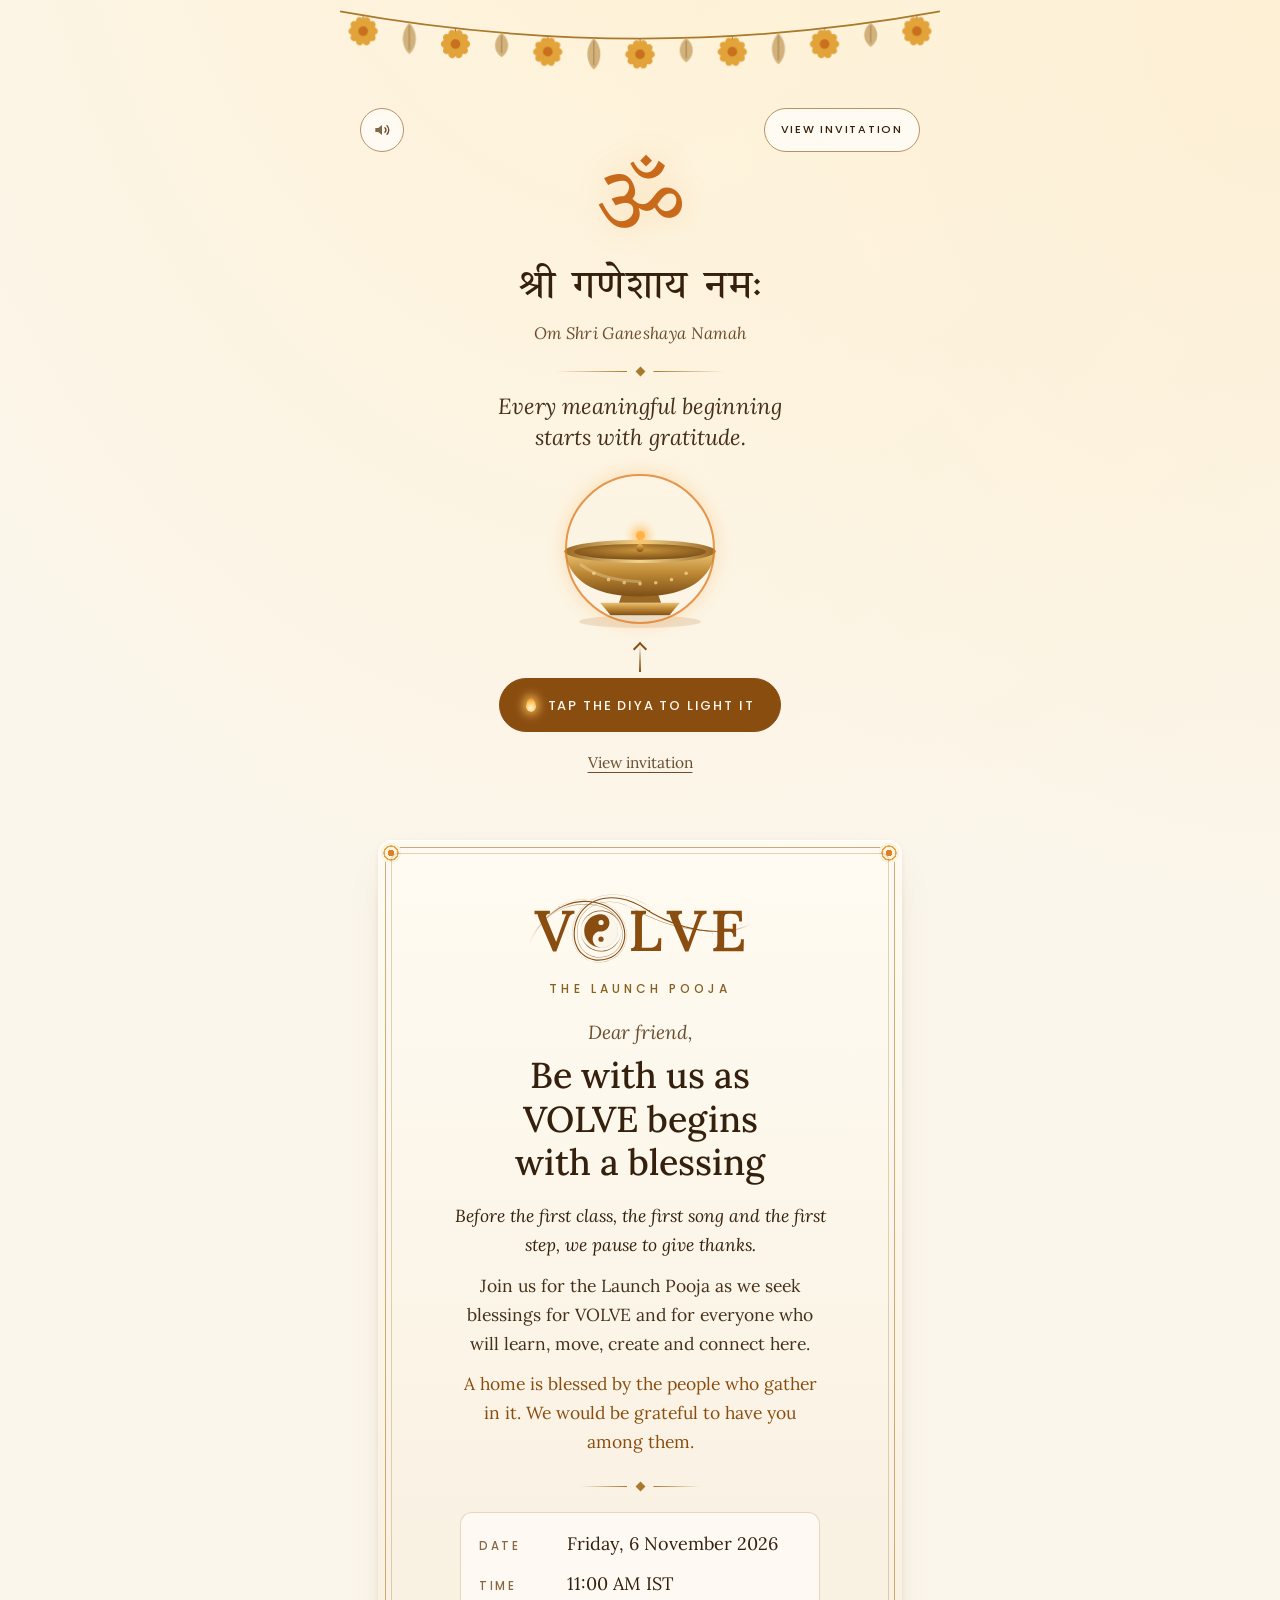
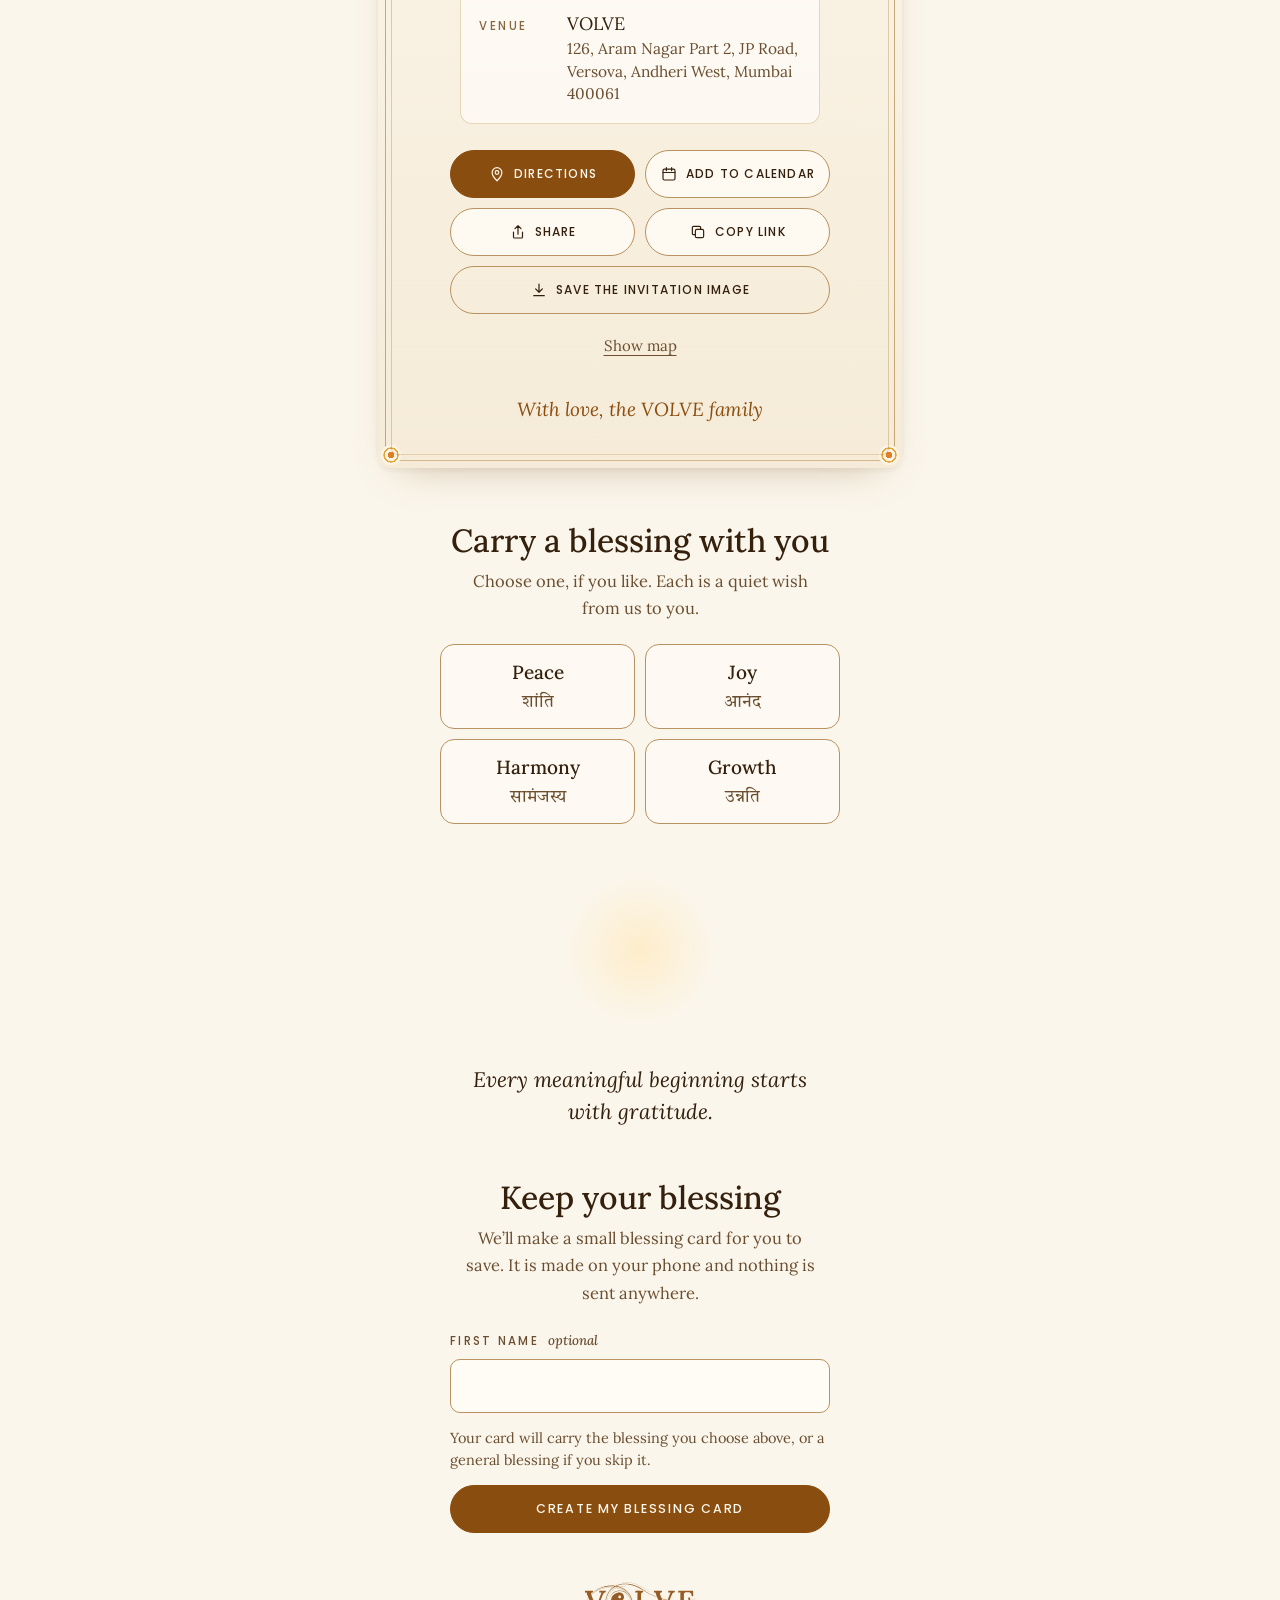
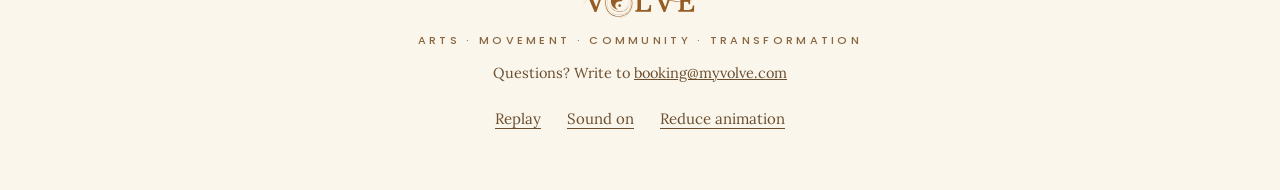
==== commit b2a90be0: "Clearer prompts: guided star taps (Evening) and a 'light the diya' button (Pooja) Co-Authored-By: Cl" ====
--- a/pooja/index.html
+++ b/pooja/index.html
@@ -26,7 +26,6 @@
 <link rel="stylesheet" href="pooja.css">
 </head>
 <body class="pooja">
-<div class="preview-bar" role="note">Preview · the date awaits final confirmation</div>
 
 
 
@@ -93,7 +92,11 @@
           <path d="M44 104 C60 116 84 120 100 120" fill="none" stroke="#FFF1C9" stroke-width="3" stroke-linecap="round" opacity=".28"/>
         </svg>
       </button>
-      <p class="diya-cue" id="diya-cue" aria-live="polite">Tap the diya to light the welcome</p>
+      <div class="diya-guide" id="diya-guide">
+        <span class="guide-pointer" aria-hidden="true"></span>
+        <button type="button" class="diya-cta" id="diya-cta"><span class="cta-flame" aria-hidden="true"></span><span>Tap the diya to light it</span></button>
+      </div>
+      <p class="diya-cue" id="diya-cue" aria-live="polite"></p>
 
       <!-- Optional first-name greeting, offered once the lamp is lit -->
       <form class="name-step" id="name-step" hidden>
--- a/pooja/pooja.css
+++ b/pooja/pooja.css
@@ -243,3 +243,29 @@
 .anim .opening .rule, .anim .gratitude { animation: rise 1s ease-out 1.5s both; }
 .anim .diya-stage { animation: rise 1s ease-out 1.8s both; }
 @keyframes glowIn { from { opacity: 0; transform: scale(.92); text-shadow: 0 0 0 rgba(242, 160, 70, 0); } to { opacity: 1; transform: none; } }
+
+/* Guide to the diya: a glowing bronze button with a pointer up to the lamp, and a waiting ember at the wick */
+.diya-guide { display: grid; justify-items: center; gap: 6px; margin-top: 2px; }
+.guide-pointer { width: 2px; height: 26px; position: relative; background: linear-gradient(rgba(138, 77, 16, 0), var(--bronze)); animation: point 1.6s ease-in-out infinite; }
+.guide-pointer::before { content: ""; position: absolute; left: 50%; top: -2px; width: 10px; height: 10px; margin-left: -5px; border-left: 2px solid var(--bronze); border-top: 2px solid var(--bronze); transform: rotate(45deg); }
+@keyframes point { 0%, 100% { transform: translateY(4px); opacity: .6; } 50% { transform: translateY(-4px); opacity: 1; } }
+.diya-cta {
+  display: inline-flex; align-items: center; gap: 12px; min-height: 54px; padding: 12px 26px; border-radius: 999px; cursor: pointer;
+  border: 1px solid var(--bronze); background: var(--bronze); color: var(--on-accent);
+  font-family: var(--f-caps); font-size: 13px; font-weight: 500; letter-spacing: .14em; text-transform: uppercase;
+  animation: diyaPulse 1.8s ease-out infinite; -webkit-tap-highlight-color: transparent;
+}
+.diya-cta:focus-visible { outline: 2px solid var(--bronze); outline-offset: 3px; }
+.cta-flame { width: 10px; height: 14px; border-radius: 50% 50% 50% 50% / 60% 60% 40% 40%; background: radial-gradient(circle at 50% 70%, #FFF6D8, #FFC861 50%, #F08A24 90%); box-shadow: 0 0 10px 3px rgba(255, 200, 97, .8); flex: none; }
+@keyframes diyaPulse { 0% { box-shadow: 0 0 0 0 rgba(222, 127, 39, .5), 0 10px 26px -10px rgba(138, 77, 16, .7); } 70% { box-shadow: 0 0 0 16px rgba(222, 127, 39, 0), 0 10px 26px -10px rgba(138, 77, 16, .7); } 100% { box-shadow: 0 0 0 0 rgba(222, 127, 39, 0), 0 10px 26px -10px rgba(138, 77, 16, .7); } }
+.lit .diya-guide { display: none; }
+html:not(.js-on) .diya-guide { display: none; }
+.diya-cue:empty { display: none; }
+/* a soft ring of light around the unlit lamp, and an ember waiting at the wick */
+.diya::before { content: ""; position: absolute; left: 50%; top: 52%; width: 150px; height: 150px; margin: -75px 0 0 -75px; border-radius: 50%;
+  border: 2.5px solid rgba(222, 127, 39, .8); box-shadow: 0 0 18px rgba(255, 190, 110, .45); animation: diyaRing 2s ease-out infinite; pointer-events: none; }
+.diya::after { content: ""; position: absolute; left: 50%; top: 44.6%; width: 9px; height: 9px; margin: -4.5px 0 0 -4.5px; border-radius: 50%;
+  background: #FFB347; box-shadow: 0 0 10px 4px rgba(255, 179, 71, .75); animation: ember 1.8s ease-in-out infinite; pointer-events: none; }
+@keyframes diyaRing { 0% { transform: scale(.55); opacity: .9; } 100% { transform: scale(1.35); opacity: 0; } }
+@keyframes ember { 0%, 100% { opacity: .55; transform: scale(.85); } 50% { opacity: 1; transform: scale(1.15); } }
+.lit .diya::before, .lit .diya::after { display: none; }
